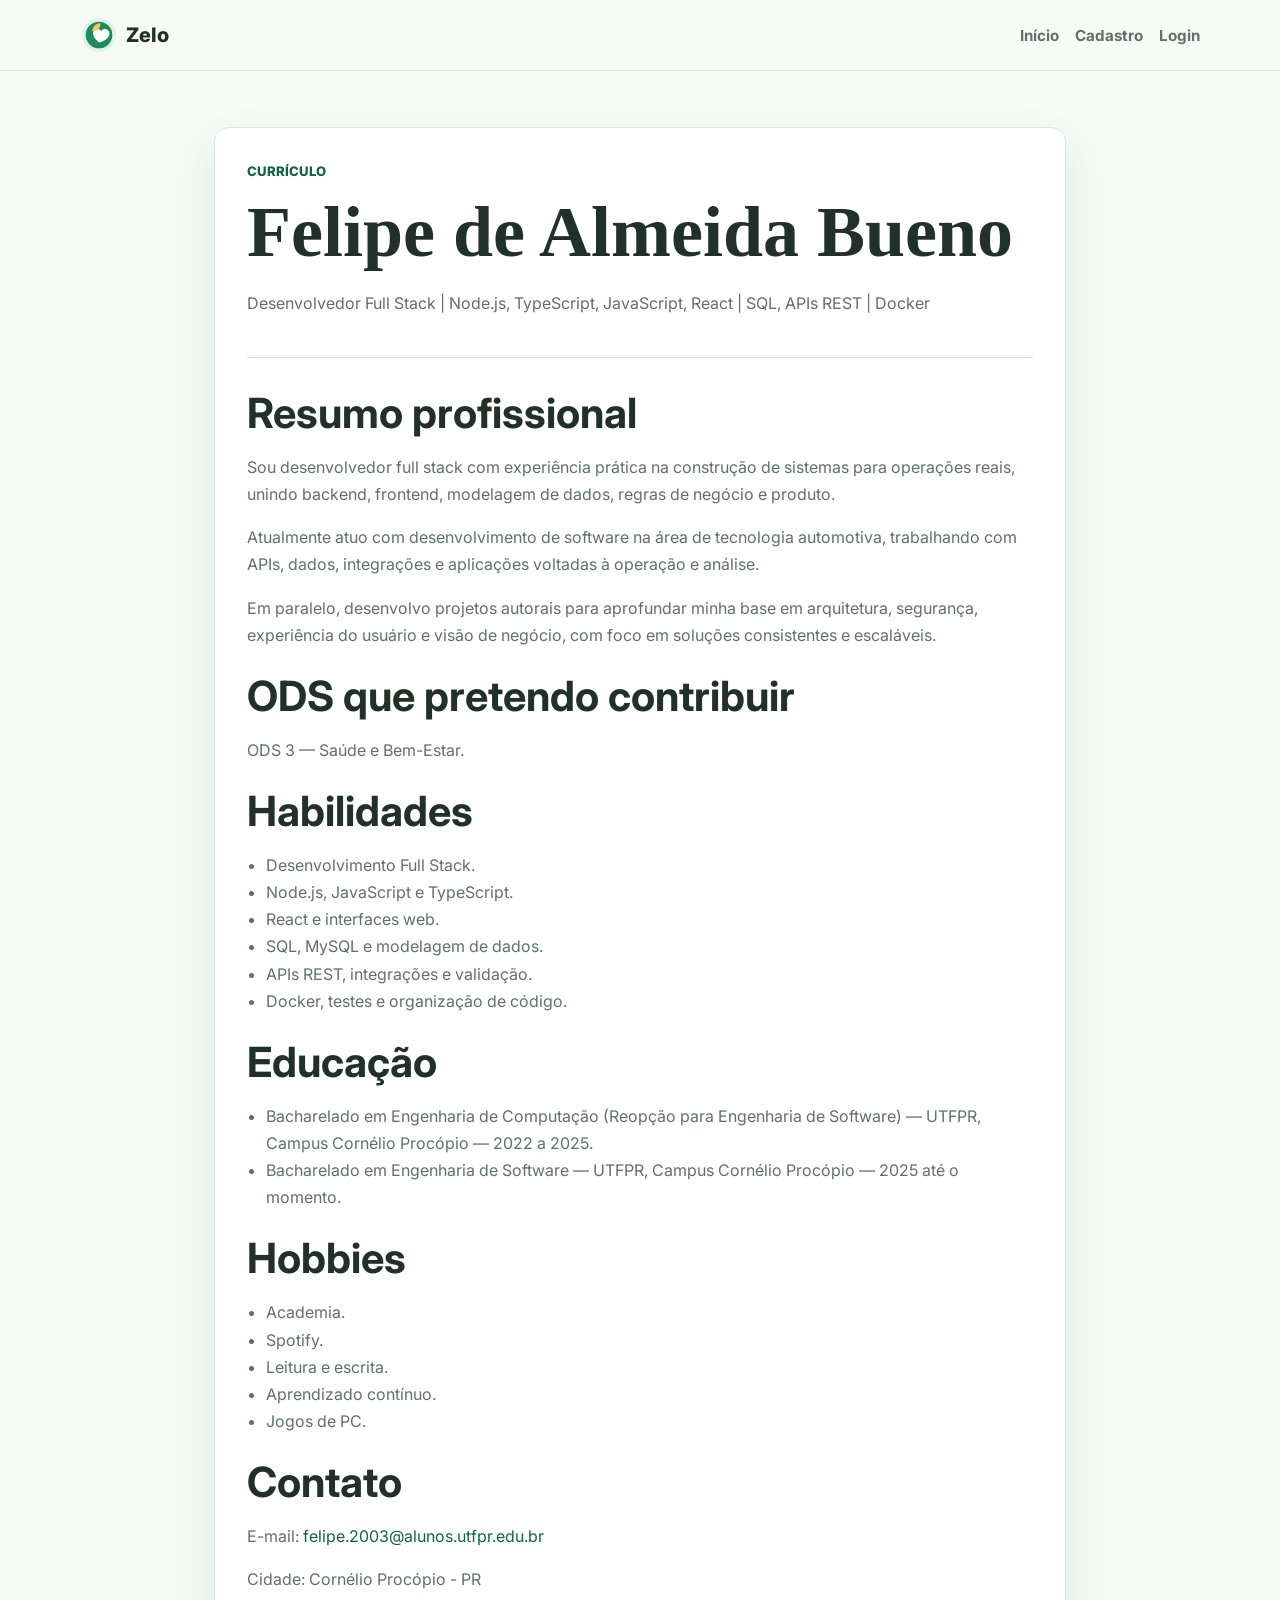
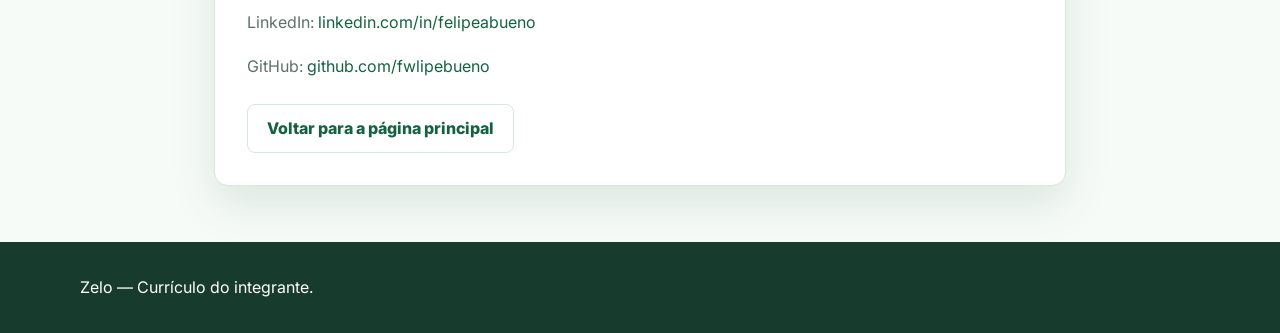
==== curriculo-felipe.html @ 1edd9cdd "feat: build zelo website" ====
<!DOCTYPE html>
<html lang="pt-BR">
  <head>
    <meta charset="UTF-8">
    <meta name="viewport" content="width=device-width, initial-scale=1.0">
    <title>Currículo Felipe de Almeida Bueno | Zelo</title>
    <link rel="preconnect" href="https://fonts.googleapis.com">
    <link rel="preconnect" href="https://fonts.gstatic.com" crossorigin>
    <link href="https://fonts.googleapis.com/css2?family=Inter:wght@400;600;700;800&display=swap" rel="stylesheet">
    <link rel="stylesheet" href="css/style.css">
  </head>
  <body>
    <header class="page-header">
      <a class="brand" href="index.html" aria-label="Página inicial do Zelo">
        <img src="assets/logo.svg" alt="" class="brand-logo">
        <span>Zelo</span>
      </a>

      <nav class="main-nav" aria-label="Navegação principal">
        <a href="index.html">Início</a>
        <a href="cadastro.html">Cadastro</a>
        <a href="login.html">Login</a>
      </nav>
    </header>

    <main class="resume-page">
      <article class="resume-card">
        <header class="resume-header">
          <span class="eyebrow">Currículo</span>
          <h1>Felipe de Almeida Bueno</h1>
          <p>
            Desenvolvedor Full Stack | Node.js, TypeScript, JavaScript, React |
            SQL, APIs REST | Docker
          </p>
        </header>

        <section>
          <h2>Resumo profissional</h2>
          <p>
            Sou desenvolvedor full stack com experiência prática na construção
            de sistemas para operações reais, unindo backend, frontend,
            modelagem de dados, regras de negócio e produto.
          </p>
          <p>
            Atualmente atuo com desenvolvimento de software na área de
            tecnologia automotiva, trabalhando com APIs, dados, integrações e
            aplicações voltadas à operação e análise.
          </p>
          <p>
            Em paralelo, desenvolvo projetos autorais para aprofundar minha base
            em arquitetura, segurança, experiência do usuário e visão de
            negócio, com foco em soluções consistentes e escaláveis.
          </p>
        </section>

        <section>
          <h2>ODS que pretendo contribuir</h2>
          <p>ODS 3 — Saúde e Bem-Estar.</p>
        </section>

        <section>
          <h2>Habilidades</h2>
          <ul>
            <li>Desenvolvimento Full Stack.</li>
            <li>Node.js, JavaScript e TypeScript.</li>
            <li>React e interfaces web.</li>
            <li>SQL, MySQL e modelagem de dados.</li>
            <li>APIs REST, integrações e validação.</li>
            <li>Docker, testes e organização de código.</li>
          </ul>
        </section>

        <section>
          <h2>Educação</h2>
          <ul>
            <li>
              Bacharelado em Engenharia de Computação (Reopção para Engenharia
              de Software) — UTFPR, Campus Cornélio Procópio — 2022 a 2025.
            </li>
            <li>
              Bacharelado em Engenharia de Software — UTFPR, Campus Cornélio
              Procópio — 2025 até o momento.
            </li>
          </ul>
        </section>

        <section>
          <h2>Hobbies</h2>
          <ul>
            <li>Academia.</li>
            <li>Spotify.</li>
            <li>Leitura e escrita.</li>
            <li>Aprendizado contínuo.</li>
            <li>Jogos de PC.</li>
          </ul>
        </section>

        <section>
          <h2>Contato</h2>
          <p>E-mail: <a href="mailto:felipe.2003@alunos.utfpr.edu.br">felipe.2003@alunos.utfpr.edu.br</a></p>
          <p>Cidade: Cornélio Procópio - PR</p>
          <p>LinkedIn: <a href="https://www.linkedin.com/in/felipeabueno" target="_blank" rel="noopener noreferrer">linkedin.com/in/felipeabueno</a></p>
          <p>GitHub: <a href="https://github.com/fwlipebueno" target="_blank" rel="noopener noreferrer">github.com/fwlipebueno</a></p>
        </section>

        <a class="button secondary-button" href="index.html">Voltar para a página principal</a>
      </article>
    </main>

    <footer class="page-footer compact-footer">
      <p>Zelo — Currículo do integrante.</p>
    </footer>
  </body>
</html>
---- css/style.css ----
:root {
  --color-primary: #1f8a5b;
  --color-primary-dark: #146242;
  --color-primary-light: #dff4e8;
  --color-blue: #246b9f;
  --color-yellow: #f5c75c;
  --color-background: #f7fbf8;
  --color-surface: #ffffff;
  --color-surface-soft: #edf7f1;
  --color-text: #21312a;
  --color-muted: #5f7169;
  --color-border: #d8e7dd;
  --shadow-soft: 0 18px 45px rgba(25, 84, 58, 0.12);
  --radius-small: 8px;
  --radius-medium: 14px;
  --space-xs: 0.5rem;
  --space-sm: 0.75rem;
  --space-md: 1rem;
  --space-lg: 1.5rem;
  --space-xl: 2rem;
  --space-2xl: 3.5rem;
  --container: 1120px;
}

* {
  box-sizing: border-box;
}

html {
  scroll-behavior: smooth;
}

[id] {
  scroll-margin-top: 96px;
}

body {
  margin: 0;
  background: var(--color-background);
  color: var(--color-text);
}

img {
  display: block;
  max-width: 100%;
}

a {
  color: var(--color-primary-dark);
  text-decoration: none;
}

a:hover {
  text-decoration: underline;
}

a:focus-visible,
button:focus-visible,
input:focus-visible,
select:focus-visible,
textarea:focus-visible {
  outline: 3px solid rgba(36, 107, 159, 0.35);
  outline-offset: 3px;
}

body,
button,
input,
select,
textarea {
  font-family: "Inter", Arial, sans-serif;
}

h1,
h2,
h3,
p {
  margin-top: 0;
}

h1,
h2,
h3 {
  line-height: 1.15;
}

h1 {
  font-family: Georgia, "Times New Roman", serif;
  font-size: clamp(2.35rem, 6vw, 4.5rem);
  margin-bottom: var(--space-md);
}

h2 {
  font-size: clamp(1.75rem, 4vw, 2.6rem);
  margin-bottom: var(--space-md);
}

h3 {
  font-size: 1.2rem;
  margin-bottom: var(--space-sm);
}

p,
li {
  color: var(--color-muted);
  line-height: 1.7;
}

.eyebrow {
  color: var(--color-primary-dark);
  display: inline-block;
  font-size: 0.82rem;
  font-weight: 800;
  letter-spacing: 0;
  margin-bottom: var(--space-sm);
  text-transform: uppercase;
}

.button {
  align-items: center;
  border-radius: var(--radius-small);
  display: inline-flex;
  font-weight: 800;
  justify-content: center;
  min-height: 46px;
  padding: 0.85rem 1.2rem;
  text-decoration: none;
  transition: transform 160ms ease, box-shadow 160ms ease, background-color 160ms ease;
}

.button:hover {
  text-decoration: none;
  transform: translateY(-1px);
}

.primary-button {
  background: var(--color-primary);
  border: 1px solid var(--color-primary);
  color: var(--color-surface);
  box-shadow: 0 12px 26px rgba(31, 138, 91, 0.22);
}

.primary-button:hover {
  background: var(--color-primary-dark);
}

.secondary-button {
  background: var(--color-surface);
  border: 1px solid var(--color-border);
  color: var(--color-primary-dark);
}

.button-row {
  display: flex;
  flex-wrap: wrap;
  gap: var(--space-sm);
}

.section-header {
  margin: 0 auto var(--space-xl);
  max-width: 760px;
  text-align: center;
}

.content-section {
  margin: 0 auto;
  max-width: var(--container);
  padding: var(--space-2xl) var(--space-lg);
}

.section-soft {
  background: var(--color-surface-soft);
  border-radius: var(--radius-medium);
  margin-bottom: var(--space-xl);
  margin-top: var(--space-xl);
}

.page-header {
  align-items: center;
  background: var(--color-background);
  border-bottom: 1px solid var(--color-border);
  display: flex;
  gap: var(--space-lg);
  justify-content: space-between;
  padding: var(--space-md) max(var(--space-lg), calc((100vw - var(--container)) / 2));
  position: sticky;
  top: 0;
  z-index: 20;
}

.brand {
  align-items: center;
  color: var(--color-text);
  display: inline-flex;
  font-size: 1.25rem;
  font-weight: 800;
  gap: var(--space-xs);
}

.brand:hover {
  text-decoration: none;
}

.brand-logo {
  height: 38px;
  width: 38px;
}

.main-nav {
  align-items: center;
  display: flex;
  flex-wrap: wrap;
  gap: var(--space-md);
  justify-content: center;
}

.main-nav a {
  color: var(--color-muted);
  font-size: 0.95rem;
  font-weight: 700;
}

.main-nav a:hover,
.nav-action:hover {
  color: var(--color-primary-dark);
}

.nav-action {
  border: 1px solid var(--color-border);
  border-radius: var(--radius-small);
  color: var(--color-primary-dark);
  font-weight: 800;
  padding: 0.65rem 1rem;
}

.nav-action:hover {
  background: var(--color-primary-light);
  text-decoration: none;
}

.hero {
  align-items: center;
  display: grid;
  gap: var(--space-2xl);
  grid-template-columns: minmax(0, 1.05fr) minmax(300px, 0.95fr);
  margin: 0 auto;
  max-width: var(--container);
  min-height: calc(100vh - 82px);
  padding: var(--space-2xl) var(--space-lg) var(--space-xl);
}

.hero-content p {
  font-size: 1.08rem;
}

.hero-note {
  background: var(--color-primary-light);
  border-left: 4px solid var(--color-primary);
  border-radius: var(--radius-small);
  color: var(--color-primary-dark);
  padding: var(--space-md);
}

.hero-figure {
  margin: 0;
}

.hero-figure img {
  filter: drop-shadow(0 22px 30px rgba(24, 86, 58, 0.13));
}

.check-list {
  display: grid;
  gap: var(--space-xs);
  list-style: none;
  margin: 0 0 var(--space-lg);
  padding: 0;
}

.check-list li,
.resource-list li {
  align-items: center;
  display: flex;
  gap: var(--space-sm);
}

.check-list img,
.resource-list img {
  flex: 0 0 22px;
  height: 22px;
  width: 22px;
}

.info-panel {
  background: var(--color-surface);
  border: 1px solid var(--color-border);
  border-radius: var(--radius-medium);
  box-shadow: var(--shadow-soft);
  margin: 0 auto;
  max-width: 860px;
  padding: var(--space-xl);
}

.card-grid {
  display: grid;
  gap: var(--space-lg);
}

.four-columns {
  grid-template-columns: repeat(4, minmax(0, 1fr));
}

.three-columns {
  grid-template-columns: repeat(3, minmax(0, 1fr));
}

.feature-card,
.campaign-card {
  background: var(--color-surface);
  border: 1px solid var(--color-border);
  border-radius: var(--radius-medium);
  box-shadow: var(--shadow-soft);
  padding: var(--space-lg);
}

.feature-card img,
.campaign-card img {
  height: 112px;
  margin-bottom: var(--space-md);
  object-fit: contain;
  width: 100%;
}

.campaign-card {
  border-top: 5px solid var(--color-blue);
}

.resource-list {
  background: var(--color-surface);
  border: 1px solid var(--color-border);
  border-radius: var(--radius-medium);
  display: grid;
  gap: var(--space-md);
  list-style: none;
  margin: 0 auto;
  max-width: 780px;
  padding: var(--space-xl);
}

.resource-list a {
  font-weight: 700;
}

.participation-section {
  align-items: center;
  background: var(--color-primary-dark);
  color: var(--color-surface);
  display: grid;
  gap: var(--space-xl);
  grid-template-columns: 0.9fr 1.1fr;
  margin: var(--space-xl) auto var(--space-2xl);
  max-width: var(--container);
  padding: var(--space-xl);
}

.participation-section figure {
  margin: 0;
}

.participation-section h2,
.participation-section p,
.participation-section .eyebrow {
  color: var(--color-surface);
}

.participation-section .primary-button {
  background: var(--color-yellow);
  border-color: var(--color-yellow);
  color: var(--color-text);
}

.form-page {
  display: grid;
  min-height: calc(100vh - 180px);
  padding: var(--space-2xl) var(--space-lg);
  place-items: center;
}

.form-card {
  background: var(--color-surface);
  border: 1px solid var(--color-border);
  border-radius: var(--radius-medium);
  box-shadow: var(--shadow-soft);
  max-width: 720px;
  padding: var(--space-xl);
  width: 100%;
}

.small-form {
  max-width: 520px;
}

form {
  display: grid;
  gap: var(--space-sm);
}

label {
  color: var(--color-text);
  font-weight: 800;
}

input,
select,
textarea {
  background: var(--color-background);
  border: 1px solid var(--color-border);
  border-radius: var(--radius-small);
  color: var(--color-text);
  font-size: 1rem;
  margin-bottom: var(--space-sm);
  min-height: 46px;
  padding: 0.8rem 0.9rem;
  width: 100%;
}

textarea {
  resize: vertical;
}

form .button {
  cursor: pointer;
  font-size: 1rem;
  margin-top: var(--space-sm);
}

.form-links {
  margin: var(--space-lg) 0 0;
  text-align: center;
}

.resume-page {
  margin: 0 auto;
  max-width: 900px;
  padding: var(--space-2xl) var(--space-lg);
}

.resume-card {
  background: var(--color-surface);
  border: 1px solid var(--color-border);
  border-radius: var(--radius-medium);
  box-shadow: var(--shadow-soft);
  padding: var(--space-xl);
}

.resume-header {
  border-bottom: 1px solid var(--color-border);
  margin-bottom: var(--space-xl);
  padding-bottom: var(--space-lg);
}

.resume-card section {
  margin-bottom: var(--space-lg);
}

.resume-card ul {
  padding-left: 1.2rem;
}

.page-footer {
  background: #173b2d;
  color: var(--color-surface);
  display: grid;
  gap: var(--space-lg);
  grid-template-columns: 1.4fr 1fr 1fr;
  padding: var(--space-xl) max(var(--space-lg), calc((100vw - var(--container)) / 2));
}

.page-footer h2,
.page-footer p,
.page-footer li,
.page-footer a {
  color: var(--color-surface);
}

.page-footer h2 {
  font-size: 1.1rem;
  margin-bottom: var(--space-sm);
}

.page-footer ul {
  list-style: none;
  margin: 0;
  padding: 0;
}

.compact-footer {
  align-items: center;
  display: flex;
  justify-content: space-between;
}

.compact-footer p {
  margin: 0;
}

@media (max-width: 900px) {
  .page-header {
    align-items: flex-start;
    flex-direction: column;
  }

  .main-nav {
    justify-content: flex-start;
  }

  .hero,
  .participation-section {
    grid-template-columns: 1fr;
  }

  .hero {
    min-height: auto;
  }

  .four-columns,
  .three-columns,
  .page-footer {
    grid-template-columns: 1fr 1fr;
  }
}

@media (max-width: 620px) {
  .content-section,
  .form-page,
  .resume-page,
  .hero {
    padding-left: var(--space-md);
    padding-right: var(--space-md);
  }

  .four-columns,
  .three-columns,
  .page-footer,
  .compact-footer {
    grid-template-columns: 1fr;
  }

  .compact-footer {
    align-items: flex-start;
    flex-direction: column;
  }

  .button-row,
  .button {
    width: 100%;
  }

  .section-soft {
    border-radius: 0;
  }
}
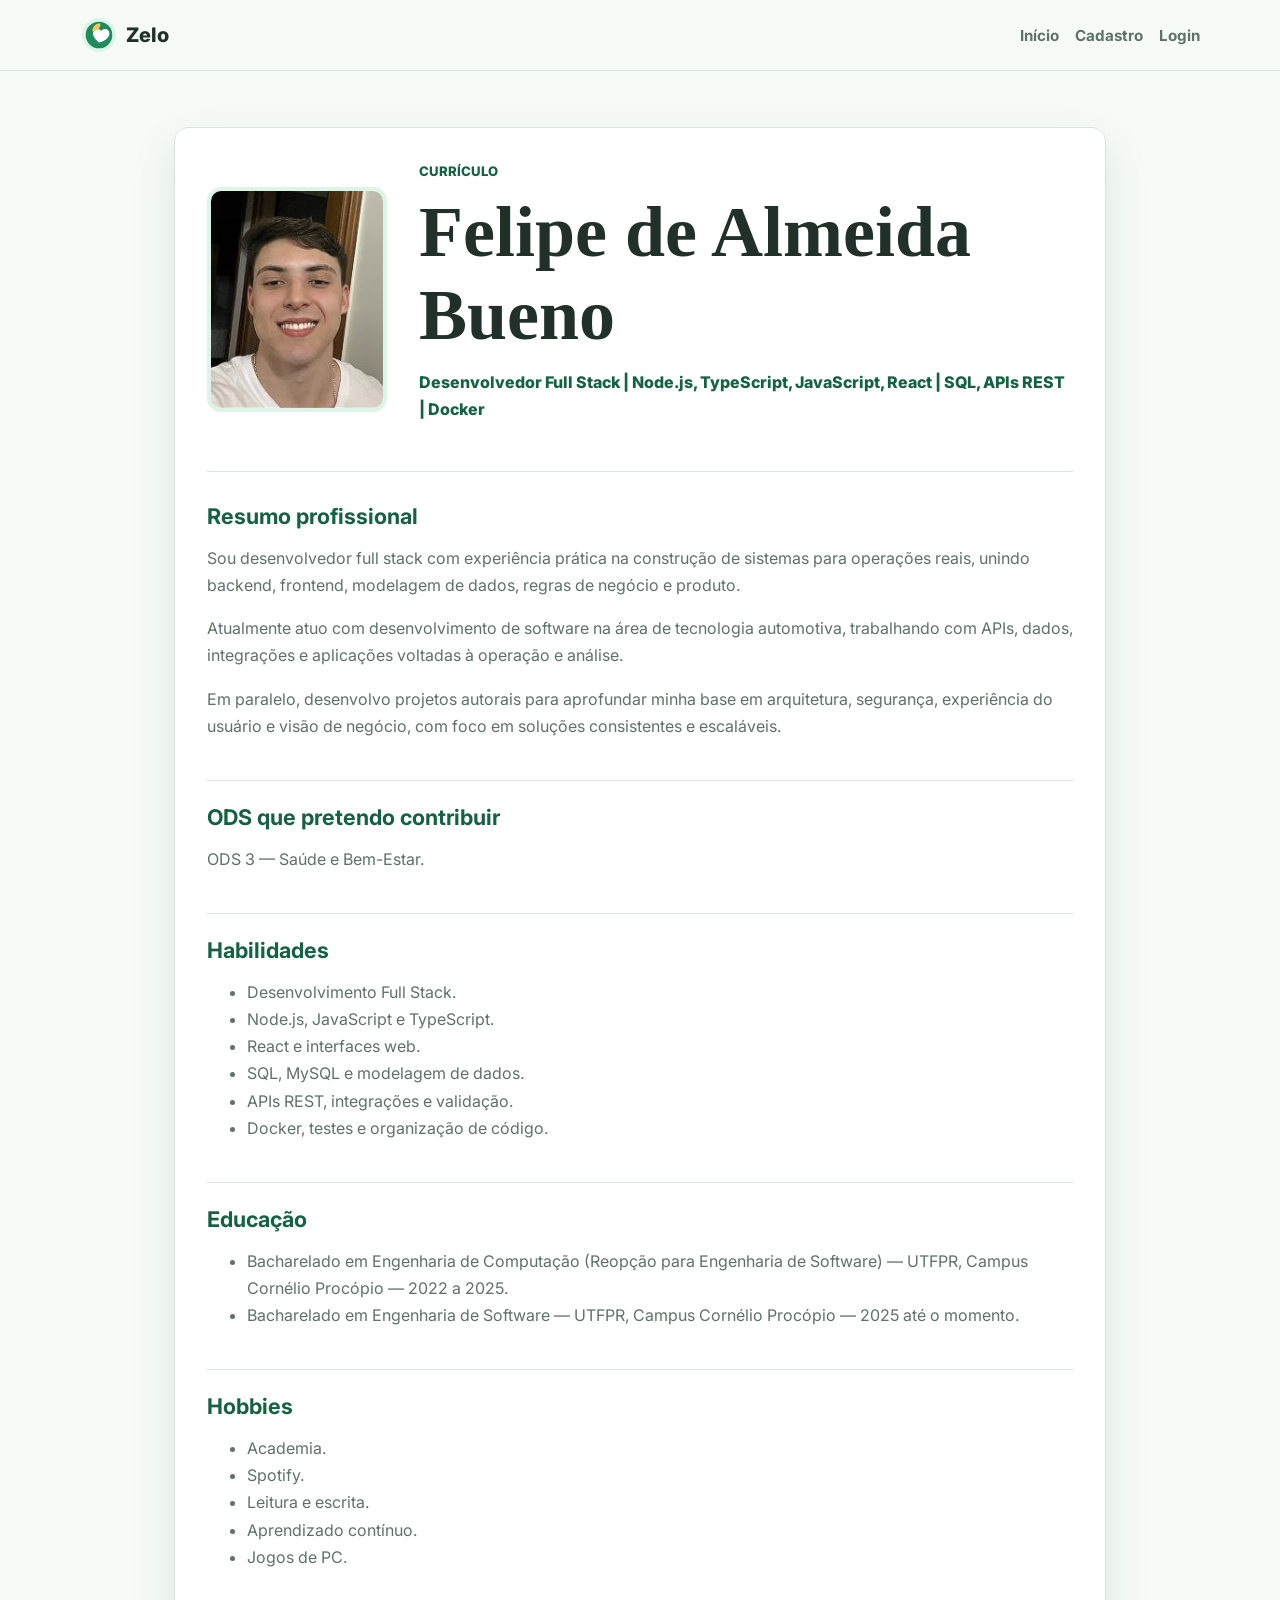
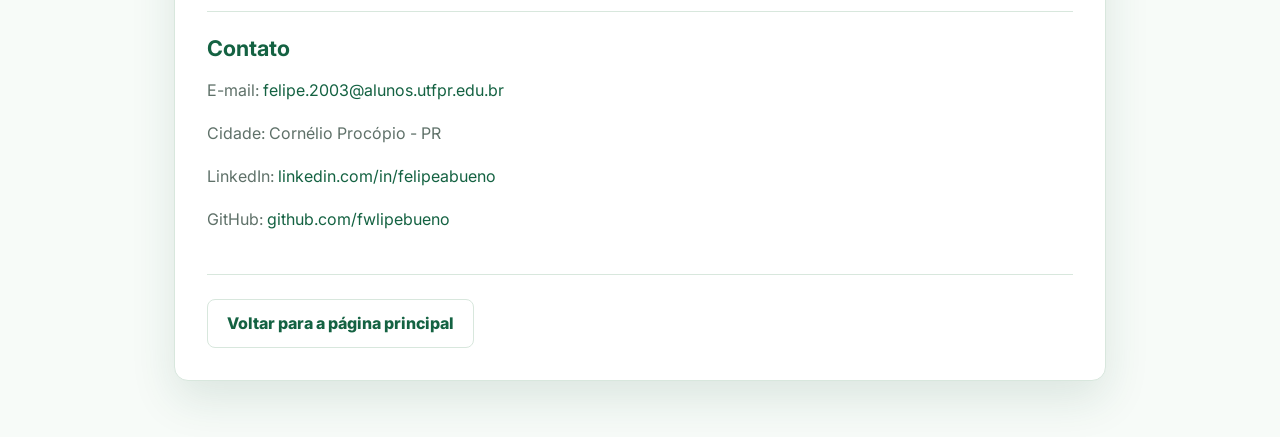
==== commit cab47581: "fix: align resume pages with zelo styles" ====
--- a/curriculo-felipe.html
+++ b/curriculo-felipe.html
@@ -9,7 +9,7 @@
     <link href="https://fonts.googleapis.com/css2?family=Inter:wght@400;600;700;800&display=swap" rel="stylesheet">
     <link rel="stylesheet" href="css/style.css">
   </head>
-  <body>
+  <body class="cv-page">
     <header class="page-header">
       <a class="brand" href="index.html" aria-label="Página inicial do Zelo">
         <img src="assets/logo.svg" alt="" class="brand-logo">
@@ -23,19 +23,24 @@
       </nav>
     </header>
 
-    <main class="resume-page">
-      <article class="resume-card">
-        <header class="resume-header">
-          <span class="eyebrow">Currículo</span>
-          <h1>Felipe de Almeida Bueno</h1>
-          <p>
-            Desenvolvedor Full Stack | Node.js, TypeScript, JavaScript, React |
-            SQL, APIs REST | Docker
-          </p>
+    <main class="cv-main">
+      <article class="cv-card">
+        <header class="cv-header">
+          <figure class="cv-photo">
+            <img src="assets/foto-felipe.jpg" alt="Foto de Felipe de Almeida Bueno">
+          </figure>
+          <div class="cv-intro">
+            <span class="eyebrow">Currículo</span>
+            <h1 id="felipe-name">Felipe de Almeida Bueno</h1>
+            <p>
+              Desenvolvedor Full Stack | Node.js, TypeScript, JavaScript, React |
+              SQL, APIs REST | Docker
+            </p>
+          </div>
         </header>
 
-        <section>
-          <h2>Resumo profissional</h2>
+        <section class="cv-section" aria-labelledby="felipe-resumo">
+          <h2 id="felipe-resumo">Resumo profissional</h2>
           <p>
             Sou desenvolvedor full stack com experiência prática na construção
             de sistemas para operações reais, unindo backend, frontend,
@@ -53,13 +58,13 @@
           </p>
         </section>
 
-        <section>
-          <h2>ODS que pretendo contribuir</h2>
+        <section class="cv-section" aria-labelledby="felipe-ods">
+          <h2 id="felipe-ods">ODS que pretendo contribuir</h2>
           <p>ODS 3 — Saúde e Bem-Estar.</p>
         </section>
 
-        <section>
-          <h2>Habilidades</h2>
+        <section class="cv-section" aria-labelledby="felipe-habilidades">
+          <h2 id="felipe-habilidades">Habilidades</h2>
           <ul>
             <li>Desenvolvimento Full Stack.</li>
             <li>Node.js, JavaScript e TypeScript.</li>
@@ -70,8 +75,8 @@
           </ul>
         </section>
 
-        <section>
-          <h2>Educação</h2>
+        <section class="cv-section" aria-labelledby="felipe-educacao">
+          <h2 id="felipe-educacao">Educação</h2>
           <ul>
             <li>
               Bacharelado em Engenharia de Computação (Reopção para Engenharia
@@ -84,8 +89,8 @@
           </ul>
         </section>
 
-        <section>
-          <h2>Hobbies</h2>
+        <section class="cv-section" aria-labelledby="felipe-hobbies">
+          <h2 id="felipe-hobbies">Hobbies</h2>
           <ul>
             <li>Academia.</li>
             <li>Spotify.</li>
@@ -95,20 +100,18 @@
           </ul>
         </section>
 
-        <section>
-          <h2>Contato</h2>
+        <section class="cv-section" aria-labelledby="felipe-contato">
+          <h2 id="felipe-contato">Contato</h2>
           <p>E-mail: <a href="mailto:felipe.2003@alunos.utfpr.edu.br">felipe.2003@alunos.utfpr.edu.br</a></p>
           <p>Cidade: Cornélio Procópio - PR</p>
           <p>LinkedIn: <a href="https://www.linkedin.com/in/felipeabueno" target="_blank" rel="noopener noreferrer">linkedin.com/in/felipeabueno</a></p>
           <p>GitHub: <a href="https://github.com/fwlipebueno" target="_blank" rel="noopener noreferrer">github.com/fwlipebueno</a></p>
         </section>
 
-        <a class="button secondary-button" href="index.html">Voltar para a página principal</a>
+        <footer class="cv-footer">
+          <a class="button secondary-button" href="index.html">Voltar para a página principal</a>
+        </footer>
       </article>
     </main>
-
-    <footer class="page-footer compact-footer">
-      <p>Zelo — Currículo do integrante.</p>
-    </footer>
   </body>
 </html>
--- a/css/style.css
+++ b/css/style.css
@@ -560,3 +560,121 @@
     border-radius: 0;
   }
 }
+
+.cv-main {
+  margin: 0 auto;
+  max-width: 980px;
+  padding: var(--space-2xl) var(--space-lg);
+}
+
+.cv-card {
+  background: var(--color-surface);
+  border: 1px solid var(--color-border);
+  border-radius: var(--radius-medium);
+  box-shadow: var(--shadow-soft);
+  padding: var(--space-xl);
+}
+
+.cv-header {
+  align-items: center;
+  border-bottom: 1px solid var(--color-border);
+  display: grid;
+  gap: var(--space-xl);
+  grid-template-columns: 180px 1fr;
+  margin-bottom: var(--space-xl);
+  padding-bottom: var(--space-xl);
+}
+
+.cv-photo {
+  margin: 0;
+}
+
+.cv-photo img {
+  aspect-ratio: 4 / 5;
+  border: 4px solid var(--color-primary-light);
+  border-radius: var(--radius-medium);
+  object-fit: cover;
+  width: 100%;
+}
+
+.cv-intro h1 {
+  margin-bottom: var(--space-sm);
+}
+
+.cv-intro p {
+  color: var(--color-primary-dark);
+  font-weight: 800;
+}
+
+.cv-section {
+  border-bottom: 1px solid var(--color-border);
+  margin-bottom: var(--space-lg);
+  padding-bottom: var(--space-lg);
+}
+
+.cv-section h2 {
+  color: var(--color-primary-dark);
+  font-size: 1.35rem;
+}
+
+.cv-section h3 {
+  color: var(--color-text);
+  font-size: 1.08rem;
+}
+
+.cv-section strong {
+  color: var(--color-text);
+}
+
+.cv-list {
+  display: grid;
+  gap: var(--space-xs);
+  list-style: none;
+  margin: 0;
+  padding: 0;
+}
+
+.cv-project {
+  border-top: 1px solid var(--color-border);
+  padding-top: var(--space-md);
+}
+
+.cv-project + .cv-project {
+  margin-top: var(--space-lg);
+}
+
+.cv-period {
+  color: var(--color-muted);
+  font-size: 0.95rem;
+}
+
+.cv-footer {
+  align-items: center;
+  display: flex;
+  flex-wrap: wrap;
+  gap: var(--space-md);
+  justify-content: space-between;
+}
+
+.cv-footer p {
+  margin: 0;
+}
+
+@media (max-width: 700px) {
+  .cv-main {
+    padding-left: var(--space-md);
+    padding-right: var(--space-md);
+  }
+
+  .cv-card {
+    padding: var(--space-lg);
+  }
+
+  .cv-header {
+    grid-template-columns: 1fr;
+  }
+
+  .cv-photo {
+    max-width: 180px;
+  }
+}
